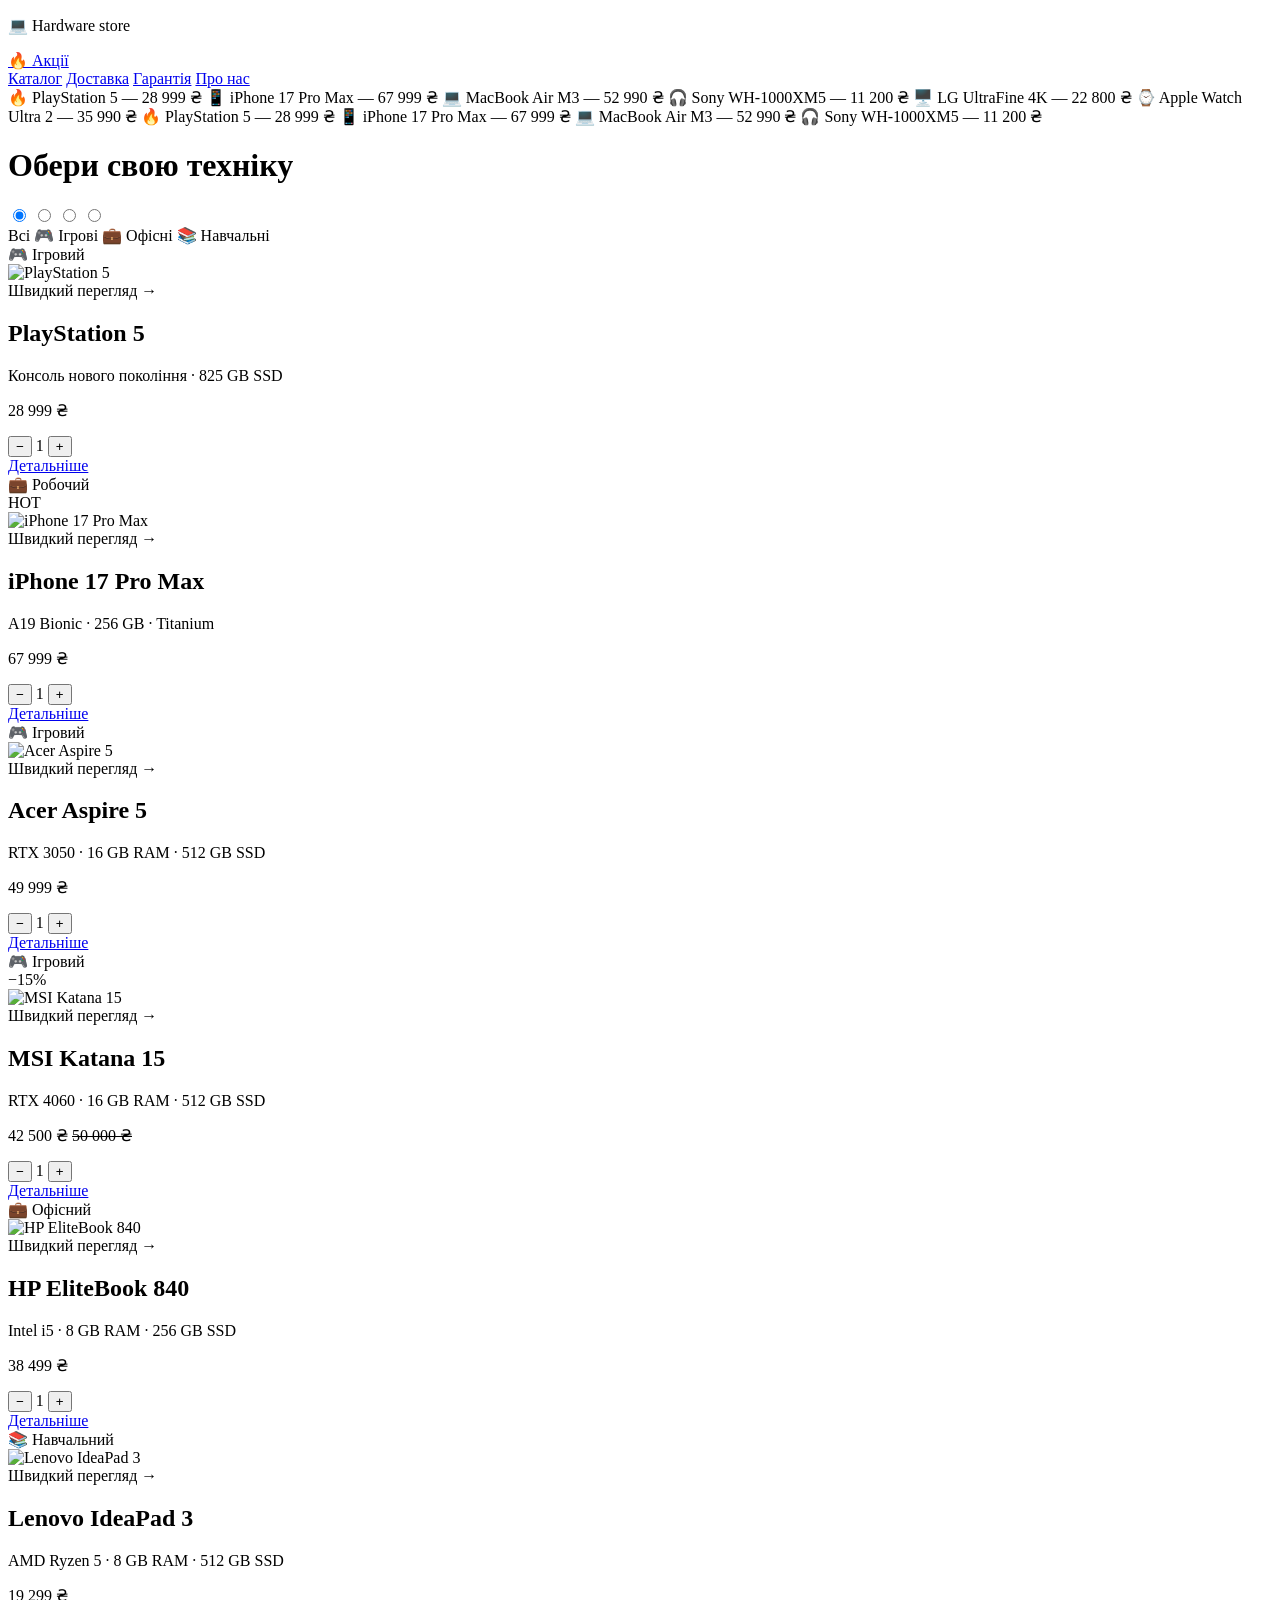
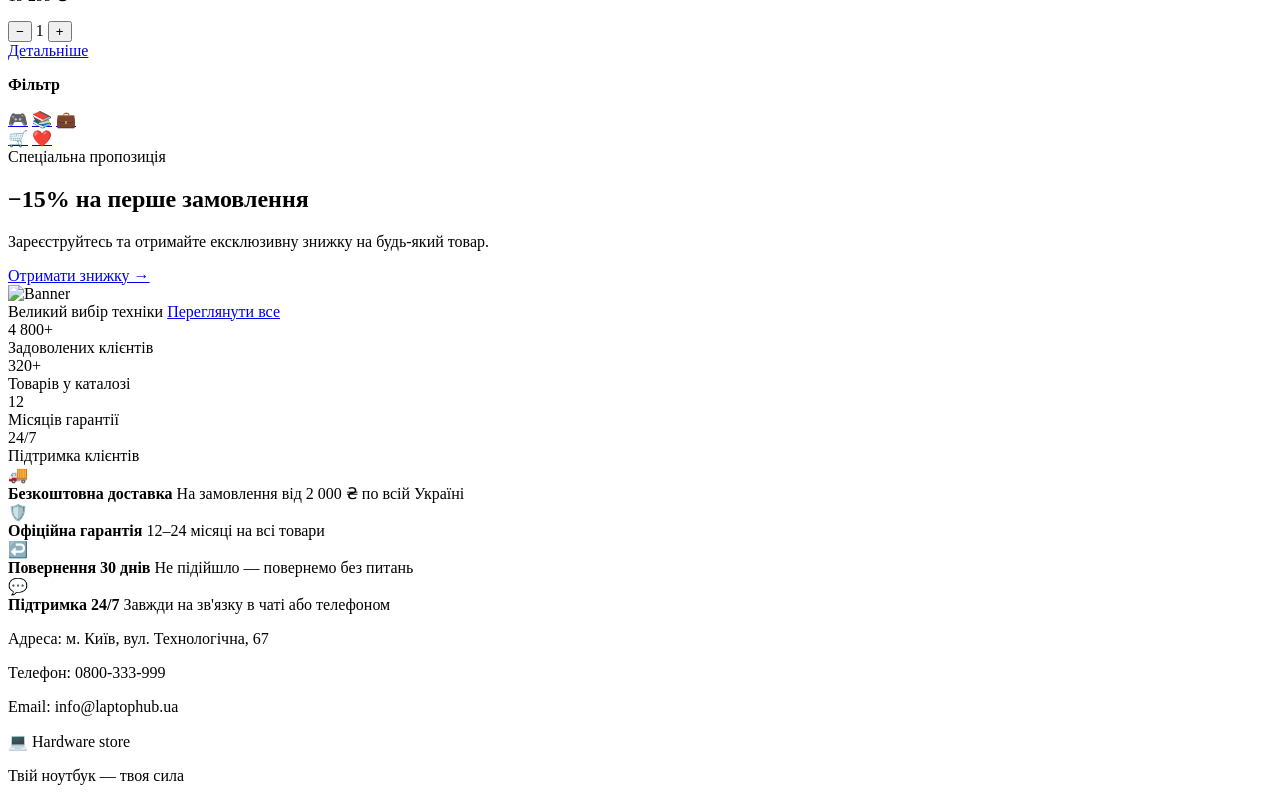
==== index.html @ 929ef613 "Create index.html" ====
<!DOCTYPE html>
<html lang="uk">
<head>
  <meta charset="UTF-8"/>
  <meta name="viewport" content="width=device-width, initial-scale=1.0"/>
  <title>Hardware store — Каталог</title>
  <link rel="stylesheet" href="style.css"/>
</head>
<body>

  <!-- CURSOR GLOW (CSS-only via :has won't work, so we use a pseudo element on body) -->
  <div class="cursor-glow"></div>

  <!-- ===== HEADER ===== -->
  <header>
    <p class="logo">💻 Hardware store</p>
    <div class="header-right">
      <a class="button" href="#">🔥 Акції</a>
    </div>
  </header>

  <!-- ===== NAV ===== -->
  <nav>
    <a class="nav-link active" href="index.html">Каталог</a>
    <a class="nav-link" href="#">Доставка</a>
    <a class="nav-link" href="#">Гарантія</a>
    <a class="nav-link" href="about.html">Про нас</a>
  </nav>

  <!-- ===== HERO TICKER ===== -->
  <div class="ticker-wrap">
    <div class="ticker">
      <span>🔥 PlayStation 5 — 28 999 ₴</span>
      <span>📱 iPhone 17 Pro Max — 67 999 ₴</span>
      <span>💻 MacBook Air M3 — 52 990 ₴</span>
      <span>🎧 Sony WH-1000XM5 — 11 200 ₴</span>
      <span>🖥️ LG UltraFine 4K — 22 800 ₴</span>
      <span>⌚ Apple Watch Ultra 2 — 35 990 ₴</span>
      <span>🔥 PlayStation 5 — 28 999 ₴</span>
      <span>📱 iPhone 17 Pro Max — 67 999 ₴</span>
      <span>💻 MacBook Air M3 — 52 990 ₴</span>
      <span>🎧 Sony WH-1000XM5 — 11 200 ₴</span>
    </div>
  </div>

  <main>
    <h1>Обери свою техніку</h1>

    <!-- ===== FILTER TABS (CSS-only checkbox trick) ===== -->
    <div class="filter-section">
      <input type="radio" name="filter" id="f-all"    class="f-radio" checked/>
      <input type="radio" name="filter" id="f-gaming" class="f-radio"/>
      <input type="radio" name="filter" id="f-office" class="f-radio"/>
      <input type="radio" name="filter" id="f-study"  class="f-radio"/>

      <div class="filter-bar">
        <label for="f-all"    class="filter-btn">Всі</label>
        <label for="f-gaming" class="filter-btn">🎮 Ігрові</label>
        <label for="f-office" class="filter-btn">💼 Офісні</label>
        <label for="f-study"  class="filter-btn">📚 Навчальні</label>
      </div>

      <!-- GRID — all cards always visible (pure CSS filter is display toggle via :checked ~ .info) -->
      <section class="info">

        <!-- CARD 1: gaming -->
        <article class="post gaming">
          <span class="tag tag-gaming">🎮 Ігровий</span>
          <div class="post-img-wrap">
            <img class="post-img" src="https://grokholsky.com/uploads/posts/porivnyannya-playstation-5-pro-abo-playstation-5-golovni-vidminnosti.png" alt="PlayStation 5"/>
            <div class="post-overlay">
              <span>Швидкий перегляд →</span>
            </div>
          </div>
          <h2>PlayStation 5</h2>
          <p class="post-text">Консоль нового покоління · 825 GB SSD</p>
          <div class="post-footer">
            <p class="post-price">28 999 ₴</p>
            <div class="qty-control">
              <button class="qty-btn" tabindex="-1">−</button>
              <span class="qty-val">1</span>
              <button class="qty-btn" tabindex="-1">+</button>
            </div>
          </div>
          <a class="article-but" href="#">Детальніше</a>
        </article>

        <!-- CARD 2: office -->
        <article class="post office">
          <span class="tag tag-office">💼 Робочий</span>
          <div class="ribbon">HOT</div>
          <div class="post-img-wrap">
            <img class="post-img" src="https://www.apple.com/v/iphone-17-pro/c/images/meta/iphone-17-pro_specs__gfp19rktodm6_og.png" alt="iPhone 17 Pro Max"/>
            <div class="post-overlay"><span>Швидкий перегляд →</span></div>
          </div>
          <h2>iPhone 17 Pro Max</h2>
          <p class="post-text">A19 Bionic · 256 GB · Titanium</p>
          <div class="post-footer">
            <p class="post-price">67 999 ₴</p>
            <div class="qty-control">
              <button class="qty-btn" tabindex="-1">−</button>
              <span class="qty-val">1</span>
              <button class="qty-btn" tabindex="-1">+</button>
            </div>
          </div>
          <a class="article-but" href="#">Детальніше</a>
        </article>

        <!-- CARD 3: gaming -->
        <article class="post gaming">
          <span class="tag tag-gaming">🎮 Ігровий</span>
          <div class="post-img-wrap">
            <img class="post-img" src="https://gamingpc.com.ua/image/cache/blog/4ca002393db315540829a6232a0f4aa4-1452x679.jpg" alt="Acer Aspire 5"/>
            <div class="post-overlay"><span>Швидкий перегляд →</span></div>
          </div>
          <h2>Acer Aspire 5</h2>
          <p class="post-text">RTX 3050 · 16 GB RAM · 512 GB SSD</p>
          <div class="post-footer">
            <p class="post-price">49 999 ₴</p>
            <div class="qty-control">
              <button class="qty-btn" tabindex="-1">−</button>
              <span class="qty-val">1</span>
              <button class="qty-btn" tabindex="-1">+</button>
            </div>
          </div>
          <a class="article-but" href="#">Детальніше</a>
        </article>

        <!-- CARD 4: gaming -->
        <article class="post gaming">
          <span class="tag tag-gaming">🎮 Ігровий</span>
          <div class="ribbon ribbon-sale">−15%</div>
          <div class="post-img-wrap">
            <img class="post-img" src="https://smart-b2b.com.ua/image/cache/catalog/masha/tws/naushniki%20P9/IMG_7238-700x700.JPG" alt="MSI Katana 15"/>
            <div class="post-overlay"><span>Швидкий перегляд →</span></div>
          </div>
          <h2>MSI Katana 15</h2>
          <p class="post-text">RTX 4060 · 16 GB RAM · 512 GB SSD</p>
          <div class="post-footer">
            <div>
              <p class="post-price">42 500 ₴ <s class="old-price">50 000 ₴</s></p>
            </div>
            <div class="qty-control">
              <button class="qty-btn" tabindex="-1">−</button>
              <span class="qty-val">1</span>
              <button class="qty-btn" tabindex="-1">+</button>
            </div>
          </div>
          <a class="article-but" href="#">Детальніше</a>
        </article>

        <!-- CARD 5: office -->
        <article class="post office">
          <span class="tag tag-office">💼 Офісний</span>
          <div class="post-img-wrap">
            <img class="post-img" src="https://encrypted-tbn0.gstatic.com/images?q=tbn:ANd9GcTJROFASWfbPWWfGBUR9TJQURY_HT_O_krkiA&s" alt="HP EliteBook 840"/>
            <div class="post-overlay"><span>Швидкий перегляд →</span></div>
          </div>
          <h2>HP EliteBook 840</h2>
          <p class="post-text">Intel i5 · 8 GB RAM · 256 GB SSD</p>
          <div class="post-footer">
            <p class="post-price">38 499 ₴</p>
            <div class="qty-control">
              <button class="qty-btn" tabindex="-1">−</button>
              <span class="qty-val">1</span>
              <button class="qty-btn" tabindex="-1">+</button>
            </div>
          </div>
          <a class="article-but" href="#">Детальніше</a>
        </article>

        <!-- CARD 6: study -->
        <article class="post study">
          <span class="tag tag-study">📚 Навчальний</span>
          <div class="post-img-wrap">
            <img class="post-img" src="https://static.tildacdn.com/tild3764-3861-4333-a661-623363373734/r6uuyvfm6nujxzaz.jpg" alt="Lenovo IdeaPad 3"/>
            <div class="post-overlay"><span>Швидкий перегляд →</span></div>
          </div>
          <h2>Lenovo IdeaPad 3</h2>
          <p class="post-text">AMD Ryzen 5 · 8 GB RAM · 512 GB SSD</p>
          <div class="post-footer">
            <p class="post-price">19 299 ₴</p>
            <div class="qty-control">
              <button class="qty-btn" tabindex="-1">−</button>
              <span class="qty-val">1</span>
              <button class="qty-btn" tabindex="-1">+</button>
            </div>
          </div>
          <a class="article-but" href="#">Детальніше</a>
        </article>

      </section>
    </div><!-- /filter-section -->

    <!-- ===== ASIDE ===== -->
    <aside>
      <p class="aside-text"><b>Фільтр</b></p>
      <a class="social" href="#" title="Ігрові">🎮</a>
      <a class="social" href="#" title="Навчальні">📚</a>
      <a class="social" href="#" title="Офісні">💼</a>
      <div class="aside-divider"></div>
      <a class="social" href="#" title="Кошик">🛒</a>
      <a class="social" href="#" title="Обране">❤️</a>
    </aside>

    <!-- ===== PROMO BANNER ===== -->
    <div class="promo-banner">
      <div class="promo-text">
        <span class="promo-label">Спеціальна пропозиція</span>
        <h2>−15% на перше замовлення</h2>
        <p>Зареєструйтесь та отримайте ексклюзивну знижку на будь-який товар.</p>
      </div>
      <a class="promo-btn" href="#">Отримати знижку →</a>
      <div class="promo-glow"></div>
    </div>

    <!-- ===== FULL IMAGE ===== -->
    <div class="full-img-wrap">
      <img class="full-image" src="https://renews.com.ua/wp-content/uploads/2025/08/najkrashhi-noutbuki-dlja-navchannja-v-shkoli-spisok-e5c0f50.jpg" alt="Banner" width="100%"/>
      <div class="full-img-overlay">
        <span>Великий вибір техніки</span>
        <a href="#" class="full-img-btn">Переглянути все</a>
      </div>
    </div>

    <!-- ===== STATS ===== -->
    <div class="stats">
      <div class="stats-row">
        <div class="stat-box">
          <div class="stat-number">4 800<span>+</span></div>
          <div class="stat-label">Задоволених клієнтів</div>
        </div>
        <div class="stat-box">
          <div class="stat-number">320<span>+</span></div>
          <div class="stat-label">Товарів у каталозі</div>
        </div>
        <div class="stat-box">
          <div class="stat-number">12</div>
          <div class="stat-label">Місяців гарантії</div>
        </div>
        <div class="stat-box">
          <div class="stat-number">24/7</div>
          <div class="stat-label">Підтримка клієнтів</div>
        </div>
      </div>
    </div>

    <!-- ===== TOOLTIP FEATURES ===== -->
    <div class="features-row">
      <div class="feat-item">
        <div class="feat-icon">🚚</div>
        <div class="feat-body">
          <strong>Безкоштовна доставка</strong>
          <span class="feat-tip">На замовлення від 2 000 ₴ по всій Україні</span>
        </div>
      </div>
      <div class="feat-item">
        <div class="feat-icon">🛡️</div>
        <div class="feat-body">
          <strong>Офіційна гарантія</strong>
          <span class="feat-tip">12–24 місяці на всі товари</span>
        </div>
      </div>
      <div class="feat-item">
        <div class="feat-icon">↩️</div>
        <div class="feat-body">
          <strong>Повернення 30 днів</strong>
          <span class="feat-tip">Не підійшло — повернемо без питань</span>
        </div>
      </div>
      <div class="feat-item">
        <div class="feat-icon">💬</div>
        <div class="feat-body">
          <strong>Підтримка 24/7</strong>
          <span class="feat-tip">Завжди на зв'язку в чаті або телефоном</span>
        </div>
      </div>
    </div>

  </main>

  <!-- ===== FOOTER ===== -->
  <footer>
    <div class="contacts">
      <p class="footer-text"><span class="address">Адреса:</span> м. Київ, вул. Технологічна, 67</p>
      <p class="footer-text"><span class="tel">Телефон:</span> 0800-333-999</p>
      <p class="footer-text"><span class="mail">Email:</span> info@laptophub.ua</p>
    </div>
    <div class="footer-logo">
      <p class="footer-logo-text">💻 Hardware store</p>
      <p class="footer-slogan">Твій ноутбук — твоя сила</p>
    </div>
  </footer>

</body>
</html>
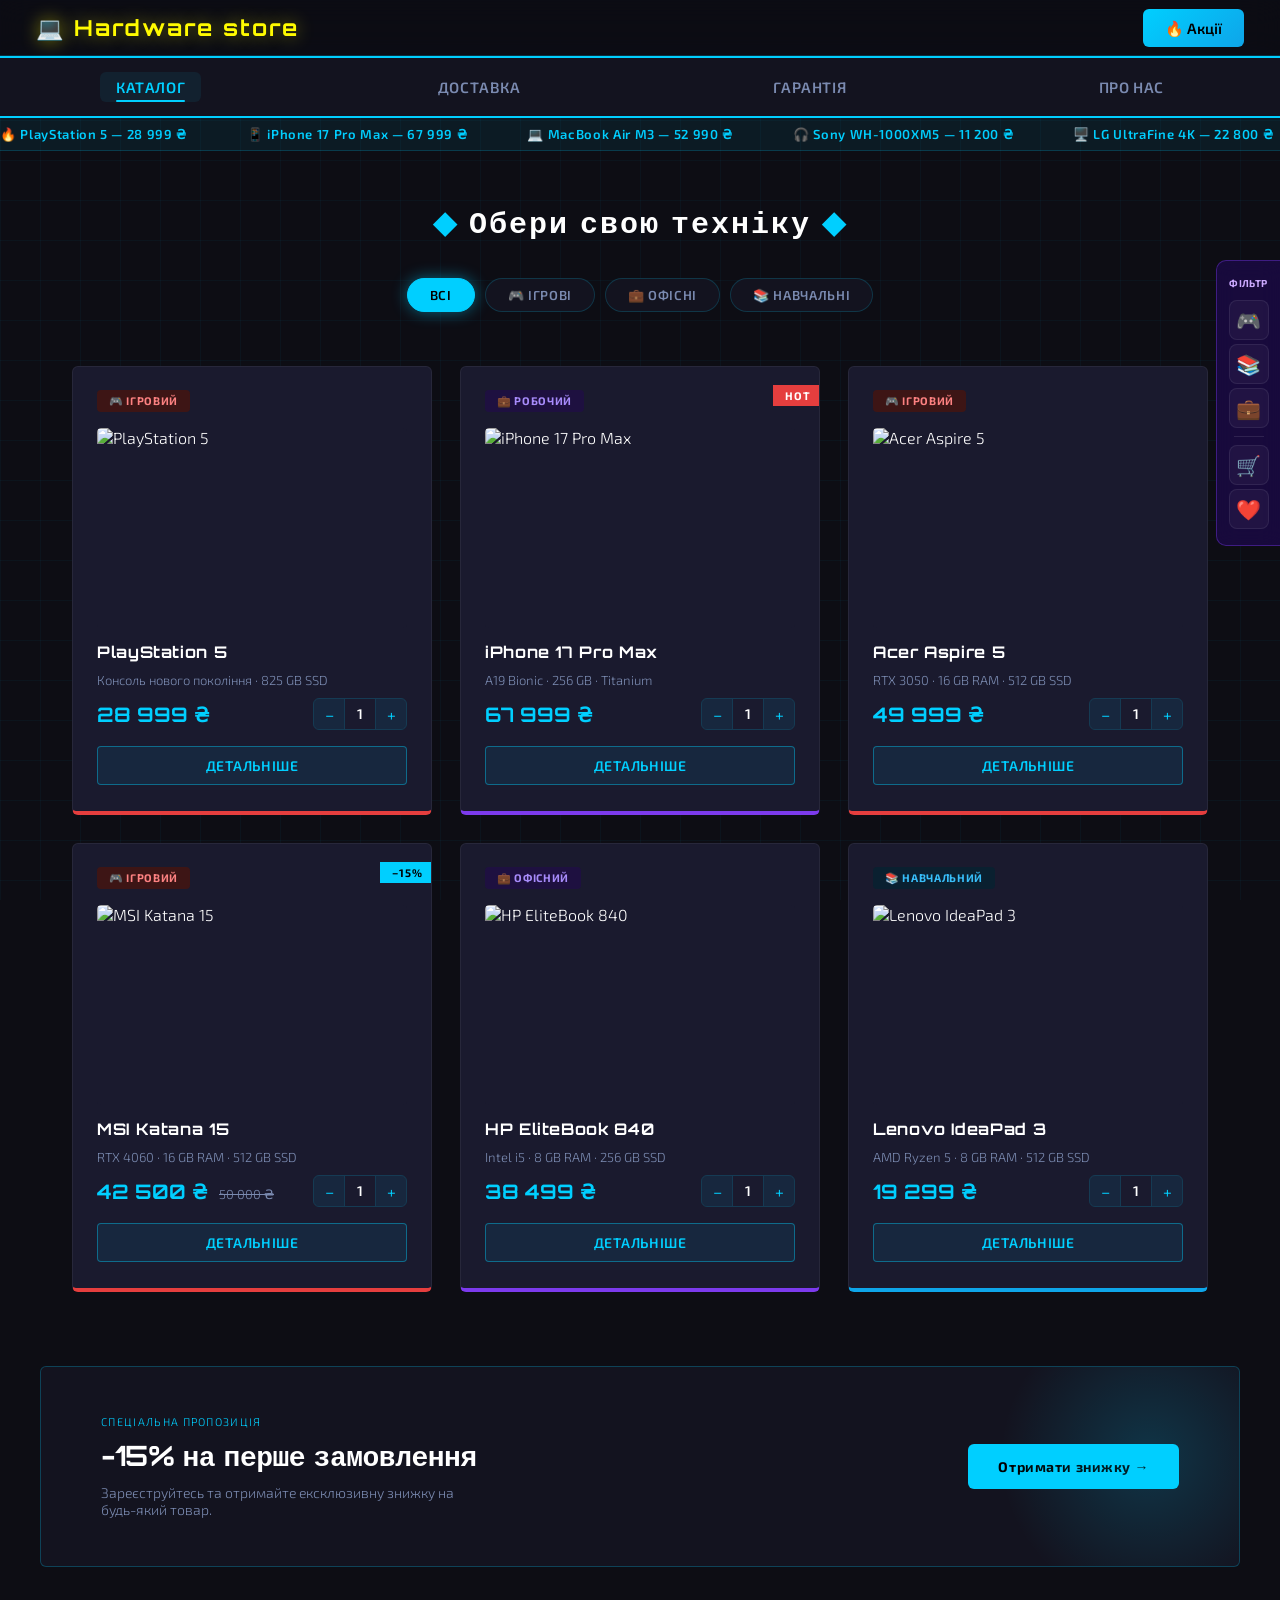
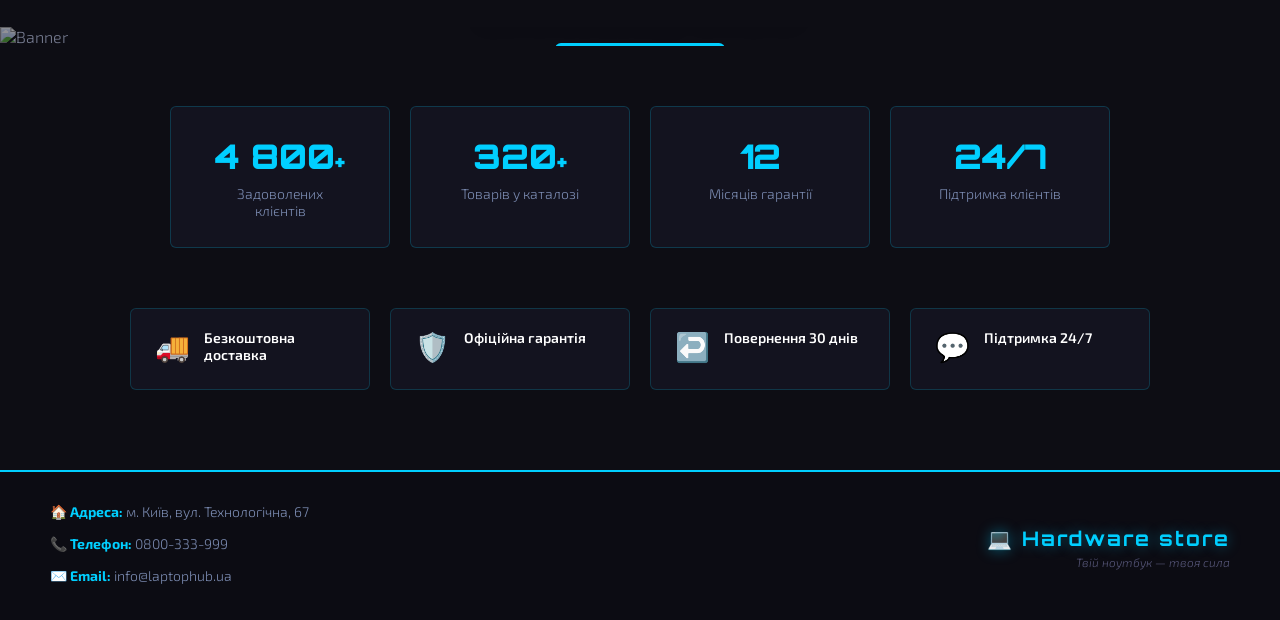
==== commit 5a1d0bac: "Update index.html" ====
--- a/index.html
+++ b/index.html
@@ -23,7 +23,7 @@
   <!-- ===== NAV ===== -->
   <nav>
     <a class="nav-link active" href="index.html">Каталог</a>
-    <a class="nav-link" href="#">Доставка</a>
+    <a class="nav-link" href="sending.html">Доставка</a>
     <a class="nav-link" href="#">Гарантія</a>
     <a class="nav-link" href="about.html">Про нас</a>
   </nav>
--- a/style.css
+++ b/style.css
@@ -0,0 +1,802 @@
+/* ===========================
+   HARDWARE STORE — style.css
+   =========================== */
+
+/* ── FONTS ── */
+@import url('https://fonts.googleapis.com/css2?family=Orbitron:wght@400;700;900&family=Exo+2:wght@300;400;600&display=swap');
+
+/* ── VARIABLES ── */
+:root {
+  --bg:       #0d0d14;
+  --bg2:      #13131f;
+  --bg3:      #1a1a2e;
+  --cyan:     #00cfff;
+  --cyan2:    #00fff7;
+  --yellow:   #fffb00;
+  --red:      #e53e3e;
+  --purple:   #7c3aed;
+  --blue:     #0ea5e9;
+  --text:     #ccd6f6;
+  --muted:    #7a8ab0;
+  --border:   rgba(0,207,255,0.18);
+  --r:        6px;
+}
+
+/* ── RESET ── */
+*, *::before, *::after { box-sizing: border-box; margin: 0; padding: 0; }
+
+/* ── SCROLLBAR ── */
+::-webkit-scrollbar { width: 6px; }
+::-webkit-scrollbar-track { background: var(--bg); }
+::-webkit-scrollbar-thumb { background: var(--cyan); border-radius: 3px; }
+
+/* ── BODY ── */
+body {
+  font-family: 'Exo 2', sans-serif;
+  font-weight: 300;
+  background-color: var(--bg);
+  color: var(--text);
+  overflow-x: hidden;
+}
+
+/* ── ANIMATED BG GRID ── */
+body::before {
+  content: '';
+  position: fixed;
+  inset: 0;
+  background-image:
+    linear-gradient(rgba(0,207,255,0.04) 1px, transparent 1px),
+    linear-gradient(90deg, rgba(0,207,255,0.04) 1px, transparent 1px);
+  background-size: 40px 40px;
+  pointer-events: none;
+  z-index: 0;
+}
+
+/* ── HEADER ── */
+header {
+  position: sticky;
+  top: 0;
+  z-index: 200;
+  display: flex;
+  justify-content: space-between;
+  align-items: center;
+  padding: 14px 36px;
+  background-color: rgba(13,13,20,0.92);
+  backdrop-filter: blur(14px);
+  border-bottom: 1px solid var(--border);
+  animation: slideDown .5s ease both;
+}
+
+@keyframes slideDown {
+  from { transform: translateY(-100%); opacity: 0; }
+  to   { transform: translateY(0);    opacity: 1; }
+}
+
+.logo {
+  font-family: 'Orbitron', monospace;
+  font-size: 22px;
+  font-weight: 700;
+  color: var(--yellow);
+  letter-spacing: 2px;
+  text-shadow: 0 0 18px rgba(255,251,0,.45);
+  transition: text-shadow .3s;
+}
+.logo:hover { text-shadow: 0 0 30px rgba(255,251,0,.8); }
+
+.button {
+  background: linear-gradient(135deg, #00cfff 0%, #0ea5e9 100%);
+  color: #000;
+  text-decoration: none;
+  padding: 10px 22px;
+  font-size: 15px;
+  font-family: 'Exo 2', sans-serif;
+  font-weight: 600;
+  border-radius: var(--r);
+  border: none;
+  position: relative;
+  overflow: hidden;
+  transition: box-shadow .3s, transform .2s;
+}
+.button::after {
+  content: '';
+  position: absolute;
+  inset: 0;
+  background: linear-gradient(135deg, rgba(255,255,255,.25), transparent);
+  opacity: 0;
+  transition: opacity .3s;
+}
+.button:hover {
+  box-shadow: 0 0 22px rgba(0,207,255,.6);
+  transform: translateY(-2px);
+}
+.button:hover::after { opacity: 1; }
+.button:active { transform: translateY(0); }
+
+/* ── NAV ── */
+nav {
+  position: relative;
+  z-index: 10;
+  border-top: 2px solid var(--cyan);
+  border-bottom: 2px solid var(--cyan);
+  padding: 14px 100px;
+  display: flex;
+  gap: 10px;
+  justify-content: space-between;
+  background-color: var(--bg2);
+}
+
+.nav-link {
+  font-size: 15px;
+  font-weight: 600;
+  color: var(--muted);
+  text-decoration: none;
+  padding: 6px 16px;
+  border-radius: var(--r);
+  letter-spacing: .04em;
+  text-transform: uppercase;
+  position: relative;
+  transition: color .3s, background .3s;
+}
+.nav-link::after {
+  content: '';
+  position: absolute;
+  bottom: 0; left: 16px; right: 16px;
+  height: 2px;
+  background: var(--cyan);
+  transform: scaleX(0);
+  transition: transform .3s;
+  border-radius: 2px;
+}
+.nav-link:hover, .nav-link.active {
+  color: var(--cyan);
+  background: rgba(0,207,255,.07);
+}
+.nav-link:hover::after, .nav-link.active::after { transform: scaleX(1); }
+
+/* ── TICKER ── */
+.ticker-wrap {
+  overflow: hidden;
+  background: rgba(0,207,255,.07);
+  border-bottom: 1px solid var(--border);
+  padding: 8px 0;
+  position: relative;
+  z-index: 5;
+}
+.ticker {
+  display: flex;
+  gap: 60px;
+  width: max-content;
+  animation: ticker 28s linear infinite;
+}
+.ticker:hover { animation-play-state: paused; }
+.ticker span {
+  font-size: 13px;
+  font-weight: 600;
+  color: var(--cyan);
+  white-space: nowrap;
+  letter-spacing: .05em;
+}
+@keyframes ticker {
+  from { transform: translateX(0); }
+  to   { transform: translateX(-50%); }
+}
+
+/* ── H1 ── */
+h1 {
+  position: relative;
+  z-index: 5;
+  font-family: 'Orbitron', monospace;
+  text-align: center;
+  color: white;
+  font-size: 30px;
+  margin: 52px 0 36px;
+  letter-spacing: 2px;
+  animation: fadeUp .6s ease .1s both;
+}
+h1::before { content: "◆ "; color: var(--cyan); }
+h1::after  { content: " ◆"; color: var(--cyan); }
+
+@keyframes fadeUp {
+  from { opacity: 0; transform: translateY(24px); }
+  to   { opacity: 1; transform: translateY(0); }
+}
+
+/* ── H2 ── */
+h2 {
+  font-family: 'Orbitron', monospace;
+  font-size: 16px;
+  font-weight: 700;
+  margin-bottom: 10px;
+  position: relative;
+  letter-spacing: .04em;
+  transition: color .4s, left .4s;
+}
+
+/* ── FILTER ── */
+.f-radio { display: none; }
+
+.filter-section {
+  position: relative;
+  z-index: 5;
+  max-width: 1240px;
+  margin: 0 auto;
+  padding: 0 20px;
+}
+
+.filter-bar {
+  display: flex;
+  gap: 10px;
+  justify-content: center;
+  margin-bottom: 40px;
+  flex-wrap: wrap;
+}
+
+.filter-btn {
+  padding: 8px 22px;
+  border: 1px solid var(--border);
+  border-radius: 100px;
+  font-size: 13px;
+  font-family: 'Exo 2', sans-serif;
+  font-weight: 600;
+  letter-spacing: .05em;
+  cursor: pointer;
+  color: var(--muted);
+  background: var(--bg2);
+  transition: all .25s;
+  text-transform: uppercase;
+  user-select: none;
+}
+.filter-btn:hover {
+  border-color: var(--cyan);
+  color: var(--cyan);
+  background: rgba(0,207,255,.08);
+}
+
+/* active state when radio is checked */
+#f-all:checked    ~ .filter-bar label[for="f-all"],
+#f-gaming:checked ~ .filter-bar label[for="f-gaming"],
+#f-office:checked ~ .filter-bar label[for="f-office"],
+#f-study:checked  ~ .filter-bar label[for="f-study"] {
+  background: var(--cyan);
+  color: #000;
+  border-color: var(--cyan);
+  box-shadow: 0 0 16px rgba(0,207,255,.45);
+}
+
+/* ── PRODUCT GRID ── */
+.info {
+  display: flex;
+  flex-wrap: wrap;
+  max-width: 1240px;
+  margin: 0 auto;
+  justify-content: center;
+  gap: 0;
+}
+
+/* ── PRODUCT CARD ── */
+.post {
+  background-color: var(--bg3);
+  padding: 22px 24px 26px;
+  width: 360px;
+  margin: 14px;
+  position: relative;
+  border-radius: var(--r);
+  border: 1px solid rgba(255,255,255,.06);
+  border-bottom: 4px solid #333355;
+  color: white;
+  overflow: hidden;
+  transition: transform .35s ease, box-shadow .35s ease, border-color .35s ease, background .35s ease;
+  animation: cardIn .5s ease both;
+}
+.post:nth-child(1) { animation-delay: .05s; }
+.post:nth-child(2) { animation-delay: .12s; }
+.post:nth-child(3) { animation-delay: .19s; }
+.post:nth-child(4) { animation-delay: .26s; }
+.post:nth-child(5) { animation-delay: .33s; }
+.post:nth-child(6) { animation-delay: .40s; }
+
+@keyframes cardIn {
+  from { opacity: 0; transform: translateY(30px); }
+  to   { opacity: 1; transform: translateY(0); }
+}
+
+/* card glow line top */
+.post::before {
+  content: '';
+  position: absolute;
+  top: 0; left: 0; right: 0;
+  height: 2px;
+  opacity: 0;
+  transition: opacity .4s;
+}
+.post.gaming::before  { background: linear-gradient(90deg, transparent, #e53e3e, transparent); }
+.post.office::before  { background: linear-gradient(90deg, transparent, #7c3aed, transparent); }
+.post.study::before   { background: linear-gradient(90deg, transparent, #0ea5e9, transparent); }
+.post:hover::before   { opacity: 1; }
+
+.post:hover { transform: translateY(-6px); }
+
+/* gaming */
+.post.gaming { border-bottom-color: #e53e3e; }
+.post.gaming:hover { background: #1f1010; border-bottom-color: #fc8181; box-shadow: 0 14px 40px rgba(229,62,62,.25); }
+.post.gaming:hover h2 { color: #fc8181; left: 6px; }
+.post.gaming:hover .post-price { color: #fc8181; }
+.post.gaming:hover .article-but { background: #e53e3e; border-color: #fc8181; color: #fff; }
+
+/* office */
+.post.office { border-bottom-color: #7c3aed; }
+.post.office:hover { background: #130e22; border-bottom-color: #a78bfa; box-shadow: 0 14px 40px rgba(124,58,237,.25); }
+.post.office:hover h2 { color: #a78bfa; left: 6px; }
+.post.office:hover .post-price { color: #a78bfa; }
+.post.office:hover .article-but { background: #7c3aed; border-color: #a78bfa; color: #fff; }
+
+/* study */
+.post.study { border-bottom-color: #0ea5e9; }
+.post.study:hover { background: #09131c; border-bottom-color: #38bdf8; box-shadow: 0 14px 40px rgba(14,165,233,.25); }
+.post.study:hover h2 { color: #38bdf8; left: 6px; }
+.post.study:hover .post-price { color: #38bdf8; }
+.post.study:hover .article-but { background: #0ea5e9; border-color: #38bdf8; color: #fff; }
+
+/* ── TAG ── */
+.tag {
+  display: inline-block;
+  font-size: 11px;
+  font-weight: 700;
+  margin-bottom: 10px;
+  padding: 4px 12px;
+  border-radius: 4px;
+  letter-spacing: .06em;
+  text-transform: uppercase;
+}
+.tag-gaming { background: #3d1515; color: #fc8181; }
+.tag-office { background: #1e1040; color: #a78bfa; }
+.tag-study  { background: #0a2030; color: #38bdf8; }
+
+/* ── RIBBON ── */
+.ribbon {
+  position: absolute;
+  top: 18px; right: -10px;
+  background: #e53e3e;
+  color: #fff;
+  font-size: 11px;
+  font-weight: 700;
+  letter-spacing: .1em;
+  padding: 4px 18px 4px 12px;
+  clip-path: polygon(0 0, 100% 0, 88% 100%, 0 100%);
+  z-index: 5;
+}
+.ribbon.ribbon-sale { background: var(--cyan); color: #000; }
+
+/* ── POST IMAGE ── */
+.post-img-wrap {
+  position: relative;
+  overflow: hidden;
+  border-radius: 4px;
+  margin: 6px 0 14px;
+}
+.post-img {
+  display: block;
+  width: 100%;
+  height: 200px;
+  object-fit: cover;
+  border-radius: 4px;
+  background: #1a1a2e;
+  transition: transform .5s ease, filter .5s ease;
+}
+.post:hover .post-img { transform: scale(1.05); filter: brightness(0.55); }
+
+.post-overlay {
+  position: absolute;
+  inset: 0;
+  display: flex;
+  align-items: center;
+  justify-content: center;
+  opacity: 0;
+  transition: opacity .4s;
+}
+.post:hover .post-overlay { opacity: 1; }
+.post-overlay span {
+  font-size: 13px;
+  font-weight: 600;
+  letter-spacing: .06em;
+  color: #fff;
+  background: rgba(0,0,0,.55);
+  padding: 8px 18px;
+  border-radius: 4px;
+  backdrop-filter: blur(4px);
+  border: 1px solid rgba(255,255,255,.2);
+}
+
+/* ── POST TEXT / PRICE / FOOTER ── */
+.post-text {
+  font-size: 13px;
+  color: var(--muted);
+  margin-bottom: 10px;
+  position: relative;
+  transition: left .35s, color .35s;
+}
+.post:hover .post-text { left: 6px; color: #aac0e8; }
+
+.post-footer {
+  display: flex;
+  align-items: center;
+  justify-content: space-between;
+  margin-bottom: 16px;
+  gap: 10px;
+}
+
+.post-price {
+  font-family: 'Orbitron', monospace;
+  font-size: 20px;
+  font-weight: 700;
+  color: var(--cyan);
+  position: relative;
+  transition: color .35s;
+}
+
+.old-price {
+  font-size: 13px;
+  font-weight: 300;
+  color: var(--muted);
+  margin-left: 6px;
+  font-family: 'Exo 2', sans-serif;
+}
+
+/* ── QUANTITY CONTROL ── */
+.qty-control {
+  display: flex;
+  align-items: center;
+  gap: 0;
+  border: 1px solid var(--border);
+  border-radius: var(--r);
+  overflow: hidden;
+}
+.qty-btn {
+  width: 30px; height: 30px;
+  background: rgba(0,207,255,.08);
+  border: none;
+  color: var(--cyan);
+  font-size: 16px;
+  cursor: pointer;
+  font-family: 'Exo 2', sans-serif;
+  transition: background .2s;
+}
+.qty-btn:hover { background: rgba(0,207,255,.22); }
+.qty-val {
+  width: 32px;
+  text-align: center;
+  font-size: 14px;
+  font-weight: 600;
+  color: #fff;
+  border-left: 1px solid var(--border);
+  border-right: 1px solid var(--border);
+  height: 30px;
+  line-height: 30px;
+}
+
+/* ── ARTICLE BUTTON ── */
+.article-but {
+  text-decoration: none;
+  background: rgba(0,207,255,.08);
+  color: var(--cyan);
+  font-size: 14px;
+  font-weight: 600;
+  font-family: 'Exo 2', sans-serif;
+  text-align: center;
+  padding: 10px;
+  display: block;
+  border-radius: 4px;
+  border: 1px solid rgba(0,207,255,.4);
+  letter-spacing: .04em;
+  text-transform: uppercase;
+  position: relative;
+  overflow: hidden;
+  transition: background .35s, color .35s, border-color .35s, box-shadow .35s;
+}
+.article-but::before {
+  content: '';
+  position: absolute;
+  top: 0; left: -100%;
+  width: 100%; height: 100%;
+  background: linear-gradient(90deg, transparent, rgba(255,255,255,.12), transparent);
+  transition: left .5s;
+}
+.article-but:hover::before { left: 100%; }
+.article-but:hover {
+  background: var(--cyan);
+  color: #000;
+  border-color: var(--cyan);
+  box-shadow: 0 0 18px rgba(0,207,255,.45);
+}
+
+/* ── ASIDE ── */
+aside {
+  position: fixed;
+  right: 0; top: 260px;
+  background: rgba(26,10,64,.92);
+  backdrop-filter: blur(10px);
+  border-radius: 10px 0 0 10px;
+  width: 64px;
+  padding: 16px 8px;
+  border: 1px solid rgba(124,58,237,.4);
+  border-right: none;
+  z-index: 100;
+  display: flex;
+  flex-direction: column;
+  align-items: center;
+  gap: 4px;
+}
+.aside-text {
+  font-size: 10px;
+  color: #ccaaff;
+  text-align: center;
+  margin-bottom: 6px;
+  line-height: 1.3;
+  font-weight: 600;
+  letter-spacing: .04em;
+  text-transform: uppercase;
+}
+.social {
+  display: flex;
+  align-items: center;
+  justify-content: center;
+  width: 40px; height: 40px;
+  border-radius: 8px;
+  font-size: 20px;
+  text-decoration: none;
+  background: rgba(255,255,255,.04);
+  border: 1px solid rgba(255,255,255,.08);
+  transition: background .25s, border-color .25s, transform .25s;
+  cursor: pointer;
+}
+.social:hover { background: rgba(0,207,255,.15); border-color: var(--cyan); transform: scale(1.12); }
+.aside-divider { width: 30px; height: 1px; background: rgba(255,255,255,.1); margin: 4px 0; }
+
+/* ── PROMO BANNER ── */
+.promo-banner {
+  position: relative;
+  z-index: 5;
+  max-width: 1200px;
+  margin: 60px auto;
+  background: var(--bg2);
+  border: 1px solid rgba(0,207,255,.25);
+  border-radius: var(--r);
+  padding: 48px 60px;
+  display: flex;
+  align-items: center;
+  justify-content: space-between;
+  gap: 40px;
+  overflow: hidden;
+}
+.promo-glow {
+  position: absolute;
+  top: -60px; right: -60px;
+  width: 300px; height: 300px;
+  background: radial-gradient(circle, rgba(0,207,255,.18) 0%, transparent 70%);
+  pointer-events: none;
+}
+.promo-label {
+  font-size: 11px;
+  letter-spacing: .12em;
+  text-transform: uppercase;
+  color: var(--cyan);
+  display: block;
+  margin-bottom: 10px;
+}
+.promo-text h2 {
+  font-family: 'Orbitron', monospace;
+  font-size: 28px;
+  color: #fff;
+  letter-spacing: -0.5px;
+  left: 0 !important;
+  transition: none !important;
+}
+.promo-text p { color: var(--muted); margin-top: 10px; font-size: 14px; max-width: 380px; }
+.promo-btn {
+  background: var(--cyan);
+  color: #000;
+  padding: 14px 30px;
+  border-radius: var(--r);
+  text-decoration: none;
+  font-weight: 700;
+  font-family: 'Exo 2', sans-serif;
+  font-size: 14px;
+  letter-spacing: .04em;
+  white-space: nowrap;
+  transition: box-shadow .3s, transform .2s;
+}
+.promo-btn:hover {
+  box-shadow: 0 0 24px rgba(0,207,255,.6);
+  transform: translateY(-2px);
+}
+
+/* ── FULL IMAGE ── */
+.full-img-wrap {
+  position: relative;
+  z-index: 5;
+  overflow: hidden;
+  margin: 0 0 60px;
+}
+.full-image {
+  display: block;
+  width: 100%;
+  max-height: 320px;
+  object-fit: cover;
+  opacity: 0.55;
+  transition: opacity .4s, transform .4s;
+}
+.full-img-wrap:hover .full-image { opacity: 0.75; transform: scale(1.02); }
+.full-img-overlay {
+  position: absolute;
+  inset: 0;
+  display: flex;
+  align-items: center;
+  justify-content: center;
+  flex-direction: column;
+  gap: 20px;
+}
+.full-img-overlay span {
+  font-family: 'Orbitron', monospace;
+  font-size: 22px;
+  color: #fff;
+  letter-spacing: 2px;
+  text-shadow: 0 2px 20px rgba(0,0,0,.8);
+}
+.full-img-btn {
+  background: var(--cyan);
+  color: #000;
+  padding: 10px 28px;
+  border-radius: var(--r);
+  text-decoration: none;
+  font-weight: 700;
+  font-size: 14px;
+  transition: box-shadow .3s;
+}
+.full-img-btn:hover { box-shadow: 0 0 24px rgba(0,207,255,.55); }
+
+/* ── STATS ── */
+.stats {
+  position: relative;
+  z-index: 5;
+  max-width: 1100px;
+  margin: 0 auto 60px;
+  padding: 0 20px;
+}
+.stats-row {
+  display: flex;
+  flex-wrap: wrap;
+  justify-content: center;
+  gap: 20px;
+}
+.stat-box {
+  background: var(--bg2);
+  border: 1px solid rgba(0,207,255,.2);
+  border-radius: var(--r);
+  padding: 28px 40px;
+  width: 220px;
+  text-align: center;
+  color: white;
+  transition: background .4s, border-color .4s, transform .3s, box-shadow .3s;
+  cursor: default;
+}
+.stat-box:hover {
+  background: var(--bg3);
+  border-color: orange;
+  transform: translateY(-4px);
+  box-shadow: 0 10px 30px rgba(255,165,0,.15);
+}
+.stat-number {
+  font-family: 'Orbitron', monospace;
+  font-size: 34px;
+  font-weight: 900;
+  color: var(--cyan);
+  margin-bottom: 8px;
+  transition: color .4s;
+}
+.stat-number span { font-size: 22px; }
+.stat-box:hover .stat-number { color: orange; }
+.stat-label { font-size: 14px; color: var(--muted); }
+
+/* ── FEATURES ROW ── */
+.features-row {
+  position: relative;
+  z-index: 5;
+  display: flex;
+  flex-wrap: wrap;
+  gap: 20px;
+  max-width: 1100px;
+  margin: 0 auto 80px;
+  padding: 0 20px;
+  justify-content: center;
+}
+.feat-item {
+  display: flex;
+  align-items: flex-start;
+  gap: 14px;
+  background: var(--bg2);
+  border: 1px solid var(--border);
+  border-radius: var(--r);
+  padding: 20px 24px;
+  width: 240px;
+  position: relative;
+  cursor: default;
+  transition: border-color .3s, transform .3s;
+}
+.feat-item:hover { border-color: var(--cyan); transform: translateY(-4px); }
+
+.feat-icon {
+  font-size: 28px;
+  flex-shrink: 0;
+}
+.feat-body strong {
+  display: block;
+  font-size: 14px;
+  font-weight: 600;
+  color: #fff;
+  margin-bottom: 6px;
+}
+
+/* CSS tooltip */
+.feat-tip {
+  display: block;
+  font-size: 12px;
+  color: var(--muted);
+  line-height: 1.5;
+  max-height: 0;
+  overflow: hidden;
+  transition: max-height .35s ease, opacity .35s;
+  opacity: 0;
+}
+.feat-item:hover .feat-tip { max-height: 60px; opacity: 1; }
+
+/* ── FOOTER ── */
+footer {
+  position: relative;
+  z-index: 5;
+  background-color: rgba(13,13,20,.96);
+  border-top: 2px solid var(--cyan);
+  display: flex;
+  justify-content: space-between;
+  align-items: center;
+  padding: 28px 50px;
+  backdrop-filter: blur(10px);
+}
+.footer-text {
+  font-size: 14px;
+  color: var(--muted);
+  margin-bottom: 8px;
+  line-height: 1.7;
+}
+.footer-text span { color: var(--cyan); font-weight: 700; }
+.address::before { content: "🏠 "; }
+.tel::before     { content: "📞 "; }
+.mail::before    { content: "✉️ "; }
+
+.footer-logo { text-align: right; }
+.footer-logo-text {
+  font-family: 'Orbitron', monospace;
+  font-size: 20px;
+  font-weight: 700;
+  color: var(--cyan);
+  letter-spacing: 2px;
+  text-shadow: 0 0 14px rgba(0,207,255,.4);
+}
+.footer-slogan {
+  font-size: 12px;
+  color: #555577;
+  margin-top: 4px;
+  font-style: italic;
+}
+
+/* ── RESPONSIVE ── */
+@media (max-width: 900px) {
+  nav { padding: 12px 20px; flex-wrap: wrap; gap: 6px; }
+  .post { width: 100%; max-width: 400px; }
+  .promo-banner { flex-direction: column; padding: 32px 24px; }
+  .features-row { justify-content: center; }
+  .feat-item { width: 100%; max-width: 340px; }
+  footer { flex-direction: column; gap: 20px; text-align: center; }
+  .footer-logo { text-align: center; }
+  aside { display: none; }
+  .stats-row { flex-direction: column; align-items: center; }
+}
